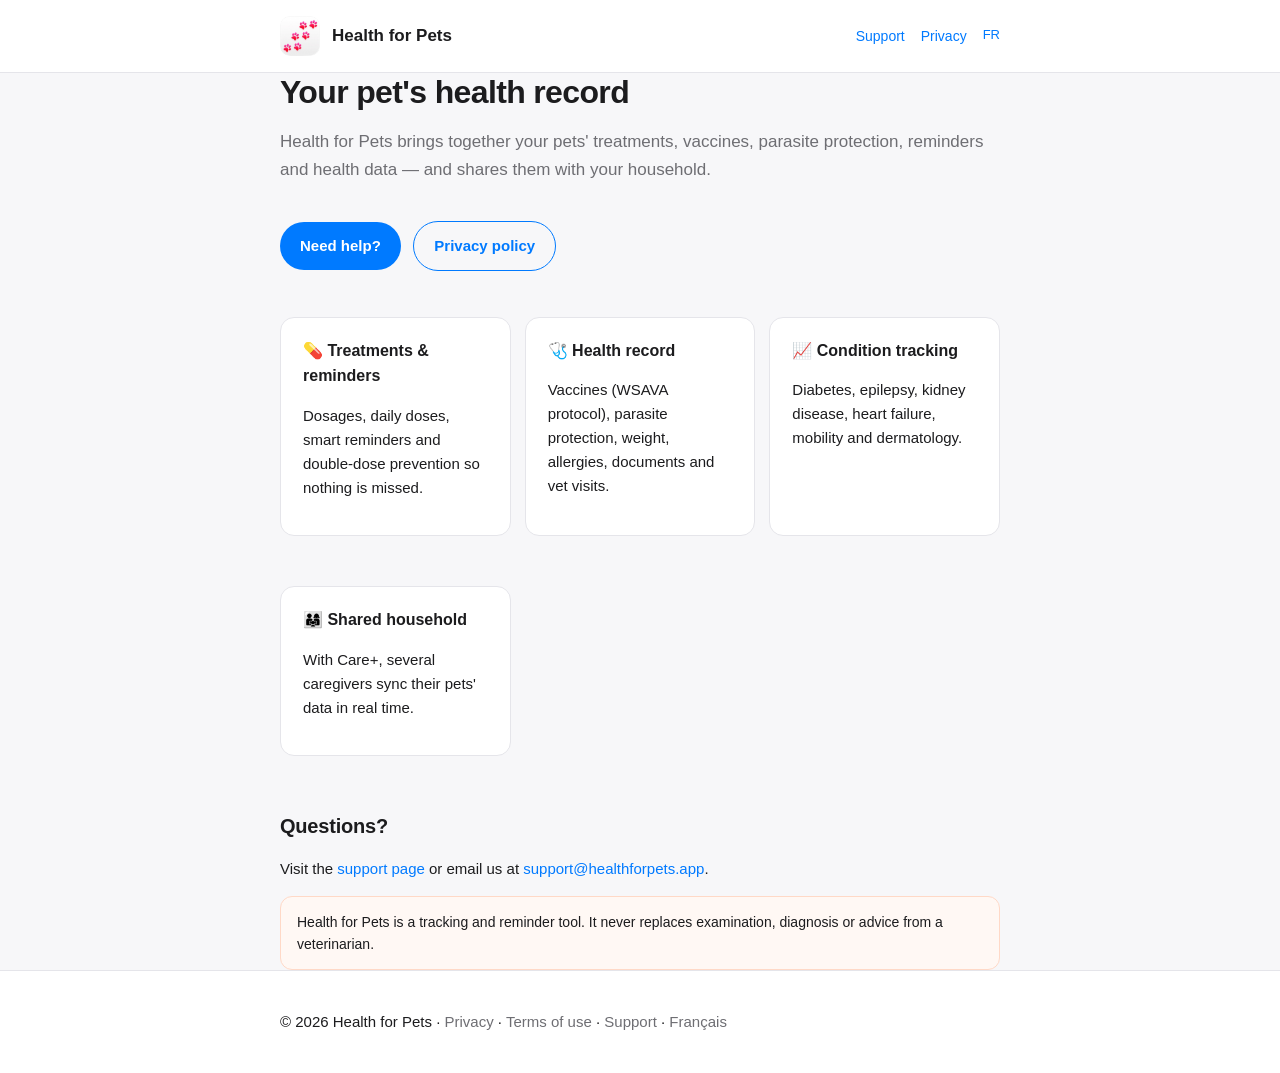
==== en/index.html @ dfe1745c "Site Health for Pets — pages FR/EN (accueil, confidentialité, conditions, support)" ====
<!DOCTYPE html>
<html lang="en">
<head>
  <meta charset="utf-8" />
  <meta name="viewport" content="width=device-width, initial-scale=1" />
  <title>Health for Pets — Your pet's health record</title>
  <meta name="description" content="Health for Pets: track your pets' treatments, vaccines, reminders and health data. Secure family sharing with Care+." />
  <link rel="icon" href="../assets/icon.png" />
  <link rel="stylesheet" href="../assets/style.css" />
</head>
<body>
  <header class="site">
    <div class="wrap">
      <img src="../assets/icon.png" alt="Health for Pets" />
      <span class="brand">Health for Pets</span>
      <nav>
        <a href="support.html">Support</a>
        <a href="privacy.html">Privacy</a>
        <a href="../index.html" class="lang">FR</a>
      </nav>
    </div>
  </header>

  <main class="wrap">
    <h1>Your pet's health record</h1>
    <p class="lead">
      Health for Pets brings together your pets' treatments, vaccines, parasite protection,
      reminders and health data — and shares them with your household.
    </p>

    <a class="button" href="support.html">Need help?</a>
    <a class="button secondary" href="privacy.html">Privacy policy</a>

    <div class="grid">
      <div class="card">
        <h3>💊 Treatments & reminders</h3>
        <p>Dosages, daily doses, smart reminders and double-dose prevention so nothing is missed.</p>
      </div>
      <div class="card">
        <h3>🩺 Health record</h3>
        <p>Vaccines (WSAVA protocol), parasite protection, weight, allergies, documents and vet visits.</p>
      </div>
      <div class="card">
        <h3>📈 Condition tracking</h3>
        <p>Diabetes, epilepsy, kidney disease, heart failure, mobility and dermatology.</p>
      </div>
      <div class="card">
        <h3>👨‍👩‍👧 Shared household</h3>
        <p>With Care+, several caregivers sync their pets' data in real time.</p>
      </div>
    </div>

    <h2>Questions?</h2>
    <p>
      Visit the <a href="support.html">support page</a> or email us at
      <a href="mailto:support@healthforpets.app">support@healthforpets.app</a>.
    </p>

    <div class="note">
      Health for Pets is a tracking and reminder tool. It never replaces examination,
      diagnosis or advice from a veterinarian.
    </div>
  </main>

  <footer class="site">
    <div class="wrap">
      <p>
        © 2026 Health for Pets ·
        <a href="privacy.html">Privacy</a> ·
        <a href="terms.html">Terms of use</a> ·
        <a href="support.html">Support</a> ·
        <a href="../index.html">Français</a>
      </p>
    </div>
  </footer>
</body>
</html>
---- assets/style.css ----
/* Health for Pets — feuille de style commune */
:root {
  --blue: #007aff;
  --orange: #ff570f;
  --ink: #1c1c1e;
  --muted: #6e6e73;
  --bg: #f7f7f9;
  --card: #ffffff;
  --line: #e5e5ea;
}

* {
  box-sizing: border-box;
}

body {
  margin: 0;
  font-family: -apple-system, BlinkMacSystemFont, "Segoe UI", Roboto, Helvetica, Arial, sans-serif;
  color: var(--ink);
  background: var(--bg);
  line-height: 1.6;
  -webkit-font-smoothing: antialiased;
}

a {
  color: var(--blue);
  text-decoration: none;
}

a:hover {
  text-decoration: underline;
}

.wrap {
  max-width: 760px;
  margin: 0 auto;
  padding: 0 20px;
}

/* En-tête */
header.site {
  background: var(--card);
  border-bottom: 1px solid var(--line);
}

header.site .wrap {
  display: flex;
  align-items: center;
  gap: 12px;
  padding-top: 16px;
  padding-bottom: 16px;
}

header.site img {
  width: 40px;
  height: 40px;
  border-radius: 10px;
}

header.site .brand {
  font-weight: 700;
  font-size: 17px;
  color: var(--ink);
}

header.site nav {
  margin-left: auto;
  display: flex;
  gap: 16px;
  font-size: 14px;
}

/* Contenu */
main {
  padding: 40px 0 64px;
}

h1 {
  font-size: 32px;
  line-height: 1.2;
  letter-spacing: -0.02em;
  margin: 0 0 8px;
}

h2 {
  font-size: 20px;
  letter-spacing: -0.01em;
  margin: 36px 0 10px;
}

h3 {
  font-size: 16px;
  margin: 24px 0 6px;
}

p,
li {
  font-size: 15px;
  color: var(--ink);
}

.lead {
  font-size: 17px;
  color: var(--muted);
  margin-bottom: 32px;
}

.updated {
  font-size: 13px;
  color: var(--muted);
}

.card {
  background: var(--card);
  border: 1px solid var(--line);
  border-radius: 14px;
  padding: 20px 22px;
  margin: 18px 0;
}

.card h3 {
  margin-top: 0;
}

.grid {
  display: grid;
  grid-template-columns: repeat(auto-fit, minmax(220px, 1fr));
  gap: 14px;
  margin: 22px 0;
}

.button {
  display: inline-block;
  background: var(--blue);
  color: #fff;
  padding: 12px 20px;
  border-radius: 999px;
  font-weight: 600;
  font-size: 15px;
  margin: 6px 8px 6px 0;
}

.button:hover {
  text-decoration: none;
  opacity: 0.9;
}

.button.secondary {
  background: transparent;
  color: var(--blue);
  border: 1px solid var(--blue);
}

.note {
  background: #fff8f4;
  border: 1px solid #ffd9c7;
  border-radius: 12px;
  padding: 14px 16px;
  font-size: 14px;
}

table {
  width: 100%;
  border-collapse: collapse;
  font-size: 14px;
  margin: 12px 0;
}

th,
td {
  text-align: left;
  padding: 10px 8px;
  border-bottom: 1px solid var(--line);
  vertical-align: top;
}

th {
  color: var(--muted);
  font-weight: 600;
}

footer.site {
  border-top: 1px solid var(--line);
  background: var(--card);
  padding: 24px 0;
  font-size: 13px;
  color: var(--muted);
}

footer.site a {
  color: var(--muted);
}

.lang {
  font-size: 13px;
}
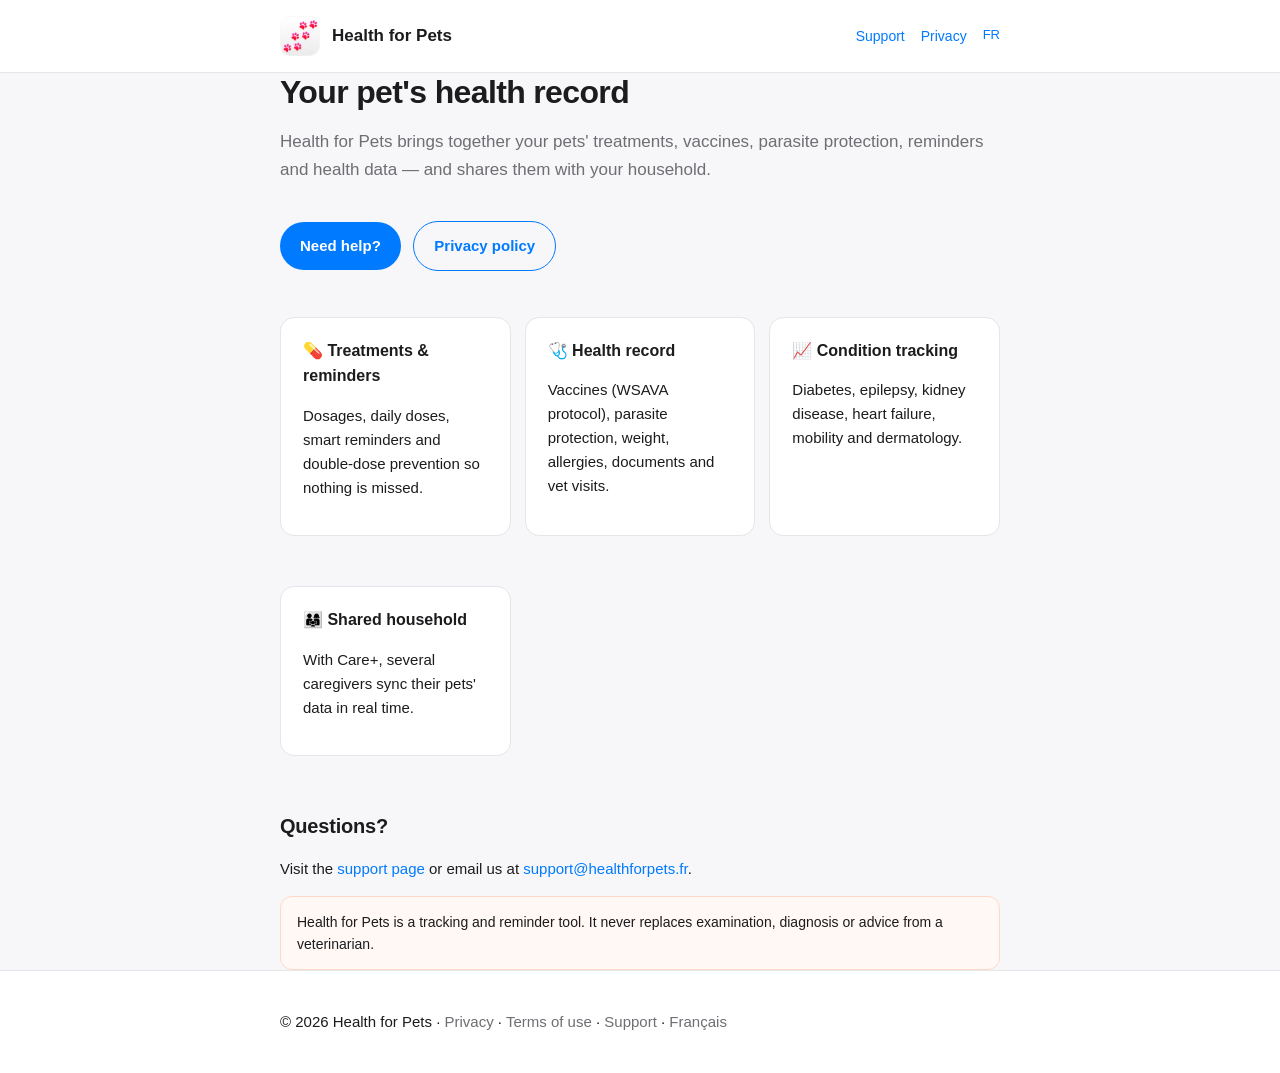
==== commit aea20dde: "Domaine healthforpets.fr : URLs, e-mails, CNAME + doc e-mail OVH" ====
--- a/en/index.html
+++ b/en/index.html
@@ -53,7 +53,7 @@
     <h2>Questions?</h2>
     <p>
       Visit the <a href="support.html">support page</a> or email us at
-      <a href="mailto:support@healthforpets.app">support@healthforpets.app</a>.
+      <a href="mailto:support@healthforpets.fr">support@healthforpets.fr</a>.
     </p>
 
     <div class="note">
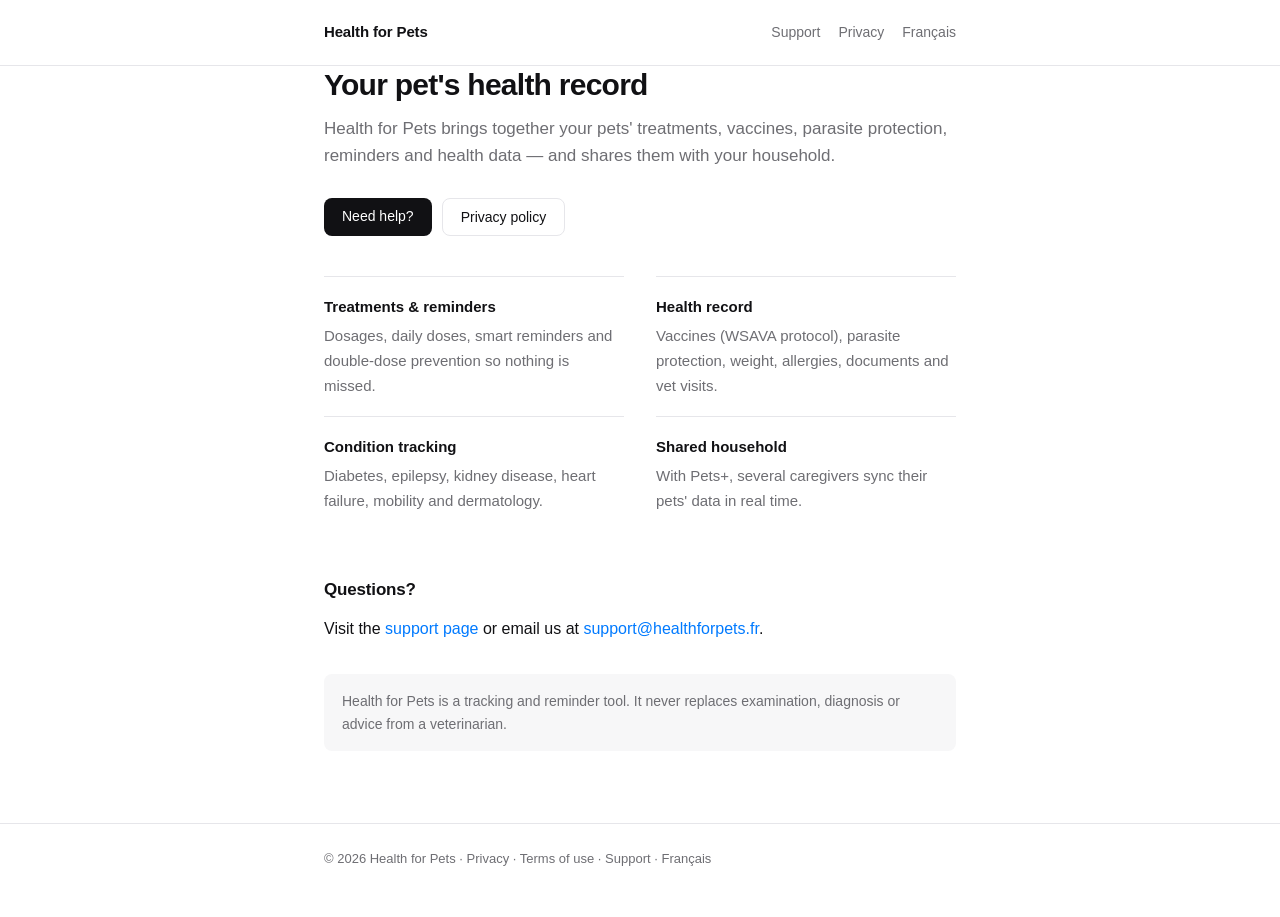
==== commit 1192d9fa: "refonte minimaliste du site : suppression de toutes les images, typographie systeme, filets fins (8 " ====
--- a/en/index.html
+++ b/en/index.html
@@ -3,20 +3,19 @@
 <head>
   <meta charset="utf-8" />
   <meta name="viewport" content="width=device-width, initial-scale=1" />
+  <meta name="theme-color" content="#ffffff" />
   <title>Health for Pets — Your pet's health record</title>
-  <meta name="description" content="Health for Pets: track your pets' treatments, vaccines, reminders and health data. Secure family sharing with Care+." />
-  <link rel="icon" href="../assets/icon.png" />
+  <meta name="description" content="Health for Pets: track your pets' treatments, vaccines, reminders and health data. Secure family sharing with Pets+." />
   <link rel="stylesheet" href="../assets/style.css" />
 </head>
 <body>
   <header class="site">
     <div class="wrap">
-      <img src="../assets/icon.png" alt="Health for Pets" />
       <span class="brand">Health for Pets</span>
       <nav>
         <a href="support.html">Support</a>
         <a href="privacy.html">Privacy</a>
-        <a href="../index.html" class="lang">FR</a>
+        <a href="../index.html">Français</a>
       </nav>
     </div>
   </header>
@@ -28,27 +27,29 @@
       reminders and health data — and shares them with your household.
     </p>
 
-    <a class="button" href="support.html">Need help?</a>
-    <a class="button secondary" href="privacy.html">Privacy policy</a>
+    <p class="actions">
+      <a class="button" href="support.html">Need help?</a>
+      <a class="button secondary" href="privacy.html">Privacy policy</a>
+    </p>
 
-    <div class="grid">
-      <div class="card">
-        <h3>💊 Treatments & reminders</h3>
+    <ul class="features">
+      <li>
+        <h3>Treatments &amp; reminders</h3>
         <p>Dosages, daily doses, smart reminders and double-dose prevention so nothing is missed.</p>
-      </div>
-      <div class="card">
-        <h3>🩺 Health record</h3>
+      </li>
+      <li>
+        <h3>Health record</h3>
         <p>Vaccines (WSAVA protocol), parasite protection, weight, allergies, documents and vet visits.</p>
-      </div>
-      <div class="card">
-        <h3>📈 Condition tracking</h3>
+      </li>
+      <li>
+        <h3>Condition tracking</h3>
         <p>Diabetes, epilepsy, kidney disease, heart failure, mobility and dermatology.</p>
-      </div>
-      <div class="card">
-        <h3>👨‍👩‍👧 Shared household</h3>
-        <p>With Care+, several caregivers sync their pets' data in real time.</p>
-      </div>
-    </div>
+      </li>
+      <li>
+        <h3>Shared household</h3>
+        <p>With Pets+, several caregivers sync their pets' data in real time.</p>
+      </li>
+    </ul>
 
     <h2>Questions?</h2>
     <p>
@@ -56,10 +57,10 @@
       <a href="mailto:support@healthforpets.fr">support@healthforpets.fr</a>.
     </p>
 
-    <div class="note">
+    <p class="note">
       Health for Pets is a tracking and reminder tool. It never replaces examination,
       diagnosis or advice from a veterinarian.
-    </div>
+    </p>
   </main>
 
   <footer class="site">
--- a/assets/style.css
+++ b/assets/style.css
@@ -1,29 +1,33 @@
-/* Health for Pets — feuille de style commune */
+/* Health for Pets — feuille de style commune (minimaliste, sans images) */
 :root {
-  --blue: #007aff;
-  --orange: #ff570f;
-  --ink: #1c1c1e;
+  --ink: #111114;
   --muted: #6e6e73;
-  --bg: #f7f7f9;
-  --card: #ffffff;
-  --line: #e5e5ea;
+  --line: #e6e6ea;
+  --soft: #f7f7f8;
+  --bg: #ffffff;
+  --accent: #007aff;
 }
 
 * {
   box-sizing: border-box;
 }
 
+html {
+  -webkit-text-size-adjust: 100%;
+}
+
 body {
   margin: 0;
+  background: var(--bg);
+  color: var(--ink);
   font-family: -apple-system, BlinkMacSystemFont, "Segoe UI", Roboto, Helvetica, Arial, sans-serif;
-  color: var(--ink);
-  background: var(--bg);
-  line-height: 1.6;
+  font-size: 16px;
+  line-height: 1.65;
   -webkit-font-smoothing: antialiased;
 }
 
 a {
-  color: var(--blue);
+  color: var(--accent);
   text-decoration: none;
 }
 
@@ -32,165 +36,240 @@
 }
 
 .wrap {
-  max-width: 760px;
+  max-width: 680px;
   margin: 0 auto;
-  padding: 0 20px;
+  padding: 0 24px;
 }
 
 /* En-tête */
 header.site {
-  background: var(--card);
   border-bottom: 1px solid var(--line);
 }
 
 header.site .wrap {
   display: flex;
-  align-items: center;
-  gap: 12px;
-  padding-top: 16px;
-  padding-bottom: 16px;
-}
-
-header.site img {
-  width: 40px;
-  height: 40px;
-  border-radius: 10px;
+  align-items: baseline;
+  gap: 20px;
+  padding-top: 20px;
+  padding-bottom: 20px;
 }
 
 header.site .brand {
-  font-weight: 700;
-  font-size: 17px;
-  color: var(--ink);
+  font-size: 15px;
+  font-weight: 600;
+  letter-spacing: -0.01em;
+  white-space: nowrap;
 }
 
 header.site nav {
   margin-left: auto;
   display: flex;
-  gap: 16px;
-  font-size: 14px;
+  flex-wrap: wrap;
+  justify-content: flex-end;
+  gap: 8px 18px;
+  font-size: 14px;
+}
+
+header.site nav a {
+  color: var(--muted);
+}
+
+header.site nav a:hover {
+  color: var(--ink);
+  text-decoration: none;
 }
 
 /* Contenu */
 main {
-  padding: 40px 0 64px;
+  padding: 56px 0 40px;
 }
 
 h1 {
-  font-size: 32px;
-  line-height: 1.2;
-  letter-spacing: -0.02em;
-  margin: 0 0 8px;
+  font-size: 30px;
+  font-weight: 600;
+  line-height: 1.25;
+  letter-spacing: -0.025em;
+  margin: 0 0 12px;
 }
 
 h2 {
-  font-size: 20px;
+  font-size: 17px;
+  font-weight: 600;
   letter-spacing: -0.01em;
-  margin: 36px 0 10px;
+  margin: 44px 0 12px;
 }
 
 h3 {
-  font-size: 16px;
-  margin: 24px 0 6px;
+  font-size: 15px;
+  font-weight: 600;
+  margin: 0 0 4px;
 }
 
 p,
 li {
-  font-size: 15px;
-  color: var(--ink);
+  margin: 0 0 14px;
+}
+
+p:last-child {
+  margin-bottom: 0;
+}
+
+ul {
+  padding-left: 20px;
 }
 
 .lead {
   font-size: 17px;
-  color: var(--muted);
-  margin-bottom: 32px;
+  line-height: 1.6;
+  color: var(--muted);
+  margin-bottom: 28px;
 }
 
 .updated {
   font-size: 13px;
   color: var(--muted);
-}
-
-.card {
-  background: var(--card);
-  border: 1px solid var(--line);
-  border-radius: 14px;
-  padding: 20px 22px;
-  margin: 18px 0;
-}
-
-.card h3 {
-  margin-top: 0;
-}
-
-.grid {
-  display: grid;
-  grid-template-columns: repeat(auto-fit, minmax(220px, 1fr));
-  gap: 14px;
-  margin: 22px 0;
-}
-
+  margin-bottom: 24px;
+}
+
+/* Boutons */
 .button {
   display: inline-block;
-  background: var(--blue);
+  background: var(--ink);
   color: #fff;
-  padding: 12px 20px;
-  border-radius: 999px;
-  font-weight: 600;
-  font-size: 15px;
-  margin: 6px 8px 6px 0;
+  padding: 10px 18px;
+  border-radius: 8px;
+  font-size: 14px;
+  font-weight: 500;
+  line-height: 1.2;
 }
 
 .button:hover {
+  background: #000;
   text-decoration: none;
-  opacity: 0.9;
 }
 
 .button.secondary {
   background: transparent;
-  color: var(--blue);
-  border: 1px solid var(--blue);
-}
-
+  color: var(--ink);
+  border: 1px solid var(--line);
+}
+
+.button.secondary:hover {
+  border-color: var(--ink);
+}
+
+.actions {
+  display: flex;
+  flex-wrap: wrap;
+  gap: 10px;
+  margin: 0 0 40px;
+}
+
+/* Liste de fonctionnalités */
+.features {
+  list-style: none;
+  padding: 0;
+  margin: 0;
+  display: grid;
+  grid-template-columns: repeat(auto-fit, minmax(260px, 1fr));
+  gap: 0 32px;
+}
+
+.features li {
+  padding: 18px 0;
+  border-top: 1px solid var(--line);
+  margin: 0;
+}
+
+.features p {
+  font-size: 15px;
+  color: var(--muted);
+  margin: 0;
+}
+
+/* Questions fréquentes */
+.qa {
+  padding: 18px 0;
+  border-top: 1px solid var(--line);
+}
+
+.qa p {
+  margin: 0;
+}
+
+/* Encadré */
 .note {
-  background: #fff8f4;
-  border: 1px solid #ffd9c7;
-  border-radius: 12px;
-  padding: 14px 16px;
-  font-size: 14px;
+  margin: 32px 0 0;
+  padding: 16px 18px;
+  background: var(--soft);
+  border-radius: 8px;
+  font-size: 14px;
+  line-height: 1.6;
+  color: var(--muted);
+}
+
+/* Tableaux */
+.scroll {
+  overflow-x: auto;
+  margin: 16px 0 24px;
 }
 
 table {
   width: 100%;
+  min-width: 520px;
   border-collapse: collapse;
   font-size: 14px;
-  margin: 12px 0;
-}
-
-th,
+}
+
+th {
+  text-align: left;
+  font-size: 12px;
+  font-weight: 600;
+  text-transform: uppercase;
+  letter-spacing: 0.06em;
+  color: var(--muted);
+  padding: 0 16px 8px 0;
+  border-bottom: 1px solid var(--ink);
+  vertical-align: bottom;
+}
+
 td {
-  text-align: left;
-  padding: 10px 8px;
+  padding: 12px 16px 12px 0;
   border-bottom: 1px solid var(--line);
   vertical-align: top;
 }
 
-th {
-  color: var(--muted);
-  font-weight: 600;
-}
-
+/* Pied de page */
 footer.site {
+  margin-top: 72px;
   border-top: 1px solid var(--line);
-  background: var(--card);
-  padding: 24px 0;
+  padding: 24px 0 48px;
   font-size: 13px;
   color: var(--muted);
 }
 
+footer.site p {
+  margin: 0;
+}
+
 footer.site a {
   color: var(--muted);
 }
 
-.lang {
-  font-size: 13px;
-}
+footer.site a:hover {
+  color: var(--ink);
+}
+
+@media (max-width: 480px) {
+  main {
+    padding-top: 40px;
+  }
+
+  h1 {
+    font-size: 26px;
+  }
+
+  header.site .wrap {
+    align-items: center;
+  }
+}
